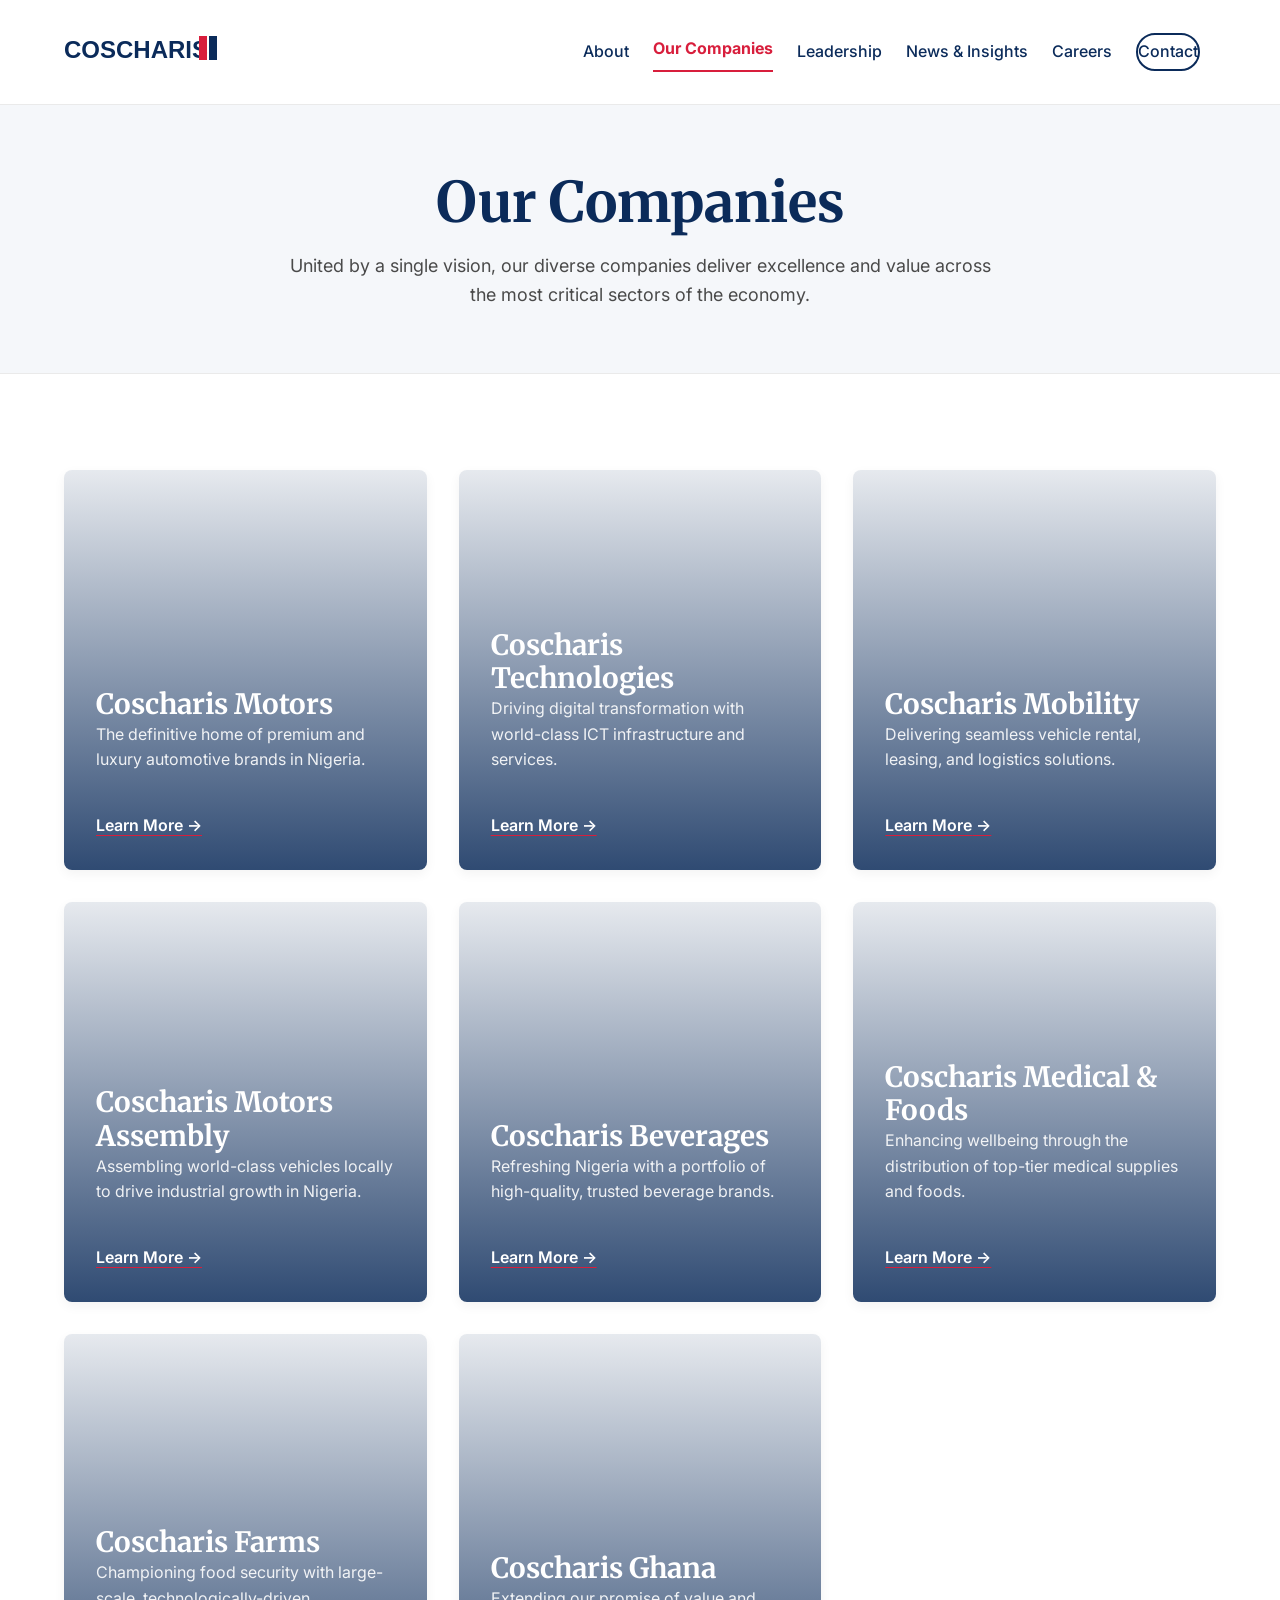
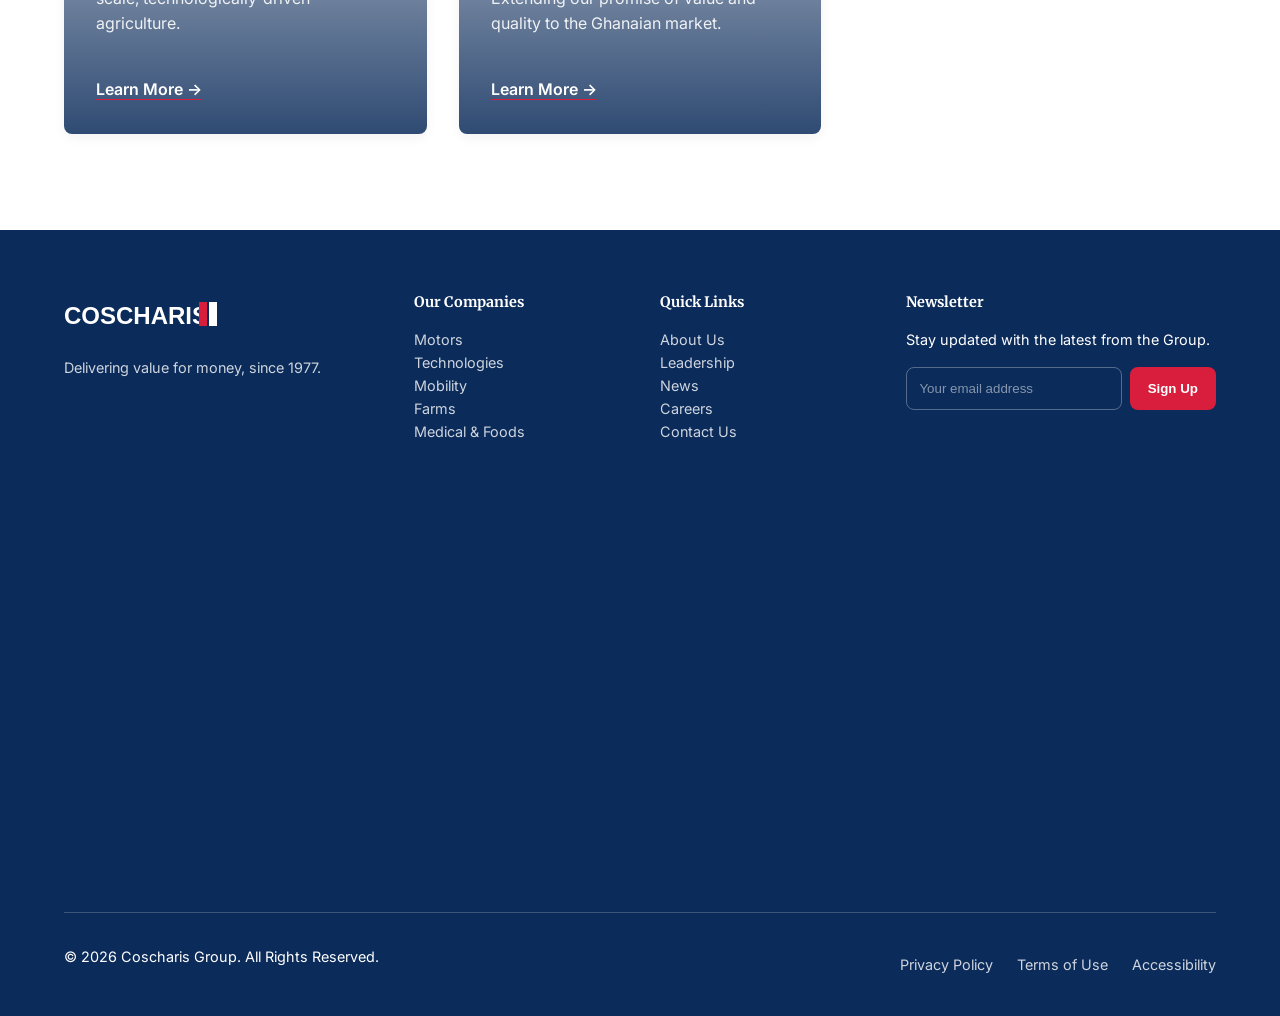
==== companies.html @ 1e5e0624 "init" ====
<!DOCTYPE html>
<html lang="en">
<head>
    <meta charset="UTF-8">
    <meta name="viewport" content="width=device-width, initial-scale=1.0">
    <title>Our Companies | Coscharis Group</title>
    <meta name="description" content="Explore the diversified portfolio of Coscharis Group, a leader in Automotive, Technology, Agriculture, Healthcare, and more across Nigeria and Ghana.">
    <meta name="keywords" content="Coscharis companies, subsidiaries, motors, technology, mobility, farms, beverages, medical">

    <!-- SEO & Social Media -->
    <meta property="og:title" content="Our Companies | Coscharis Group">
    <meta property="og:description" content="Explore the diversified portfolio of Coscharis Group.">
    <meta property="og:image" content="assets/images/social-share-image.jpg">
    <meta property="og:url" content="https://www.coscharisgroup.net/companies">
    <meta name="twitter:card" content="summary_large_image">

    <!-- Fonts -->
    <link rel="preconnect" href="https://fonts.googleapis.com">
    <link rel="preconnect" href="https://fonts.gstatic.com" crossorigin>
    <link href="https://fonts.googleapis.com/css2?family=Merriweather:wght@700&family=Inter:wght@400;500;600&display=swap" rel="stylesheet">

    <!-- Stylesheet -->
    <link rel="stylesheet" href="assets/css/style.css">

    <!-- Favicon -->
    <link rel="icon" href="assets/images/favicon.ico" sizes="any">
    <link rel="icon" href="assets/images/favicon.svg" type="image/svg+xml">

</head>
<body>

    <a href="#main-content" class="skip-link">Skip to main content</a>

    <header class="site-header">
        <div class="container header-container">
            <a href="/" class="logo" aria-label="Coscharis Group Home">
                 <svg width="180" height="40" viewBox="0 0 180 40" fill="none" xmlns="http://www.w3.org/2000/svg">
                    <text x="0" y="30" font-family="Arial, sans-serif" font-size="24" font-weight="bold" fill="#0B2B5A">COSCHARIS</text>
                    <rect x="135" y="8" width="8" height="24" fill="#D81E3C"/>
                    <rect x="145" y="8" width="8" height="24" fill="#0B2B5A"/>
                </svg>
            </a>
            <nav class="main-nav" aria-label="Main navigation">
                <button class="menu-toggle" aria-expanded="false" aria-controls="main-nav-list">
                    <span class="sr-only">Menu</span>
                    <span class="hamburger-line"></span>
                    <span class="hamburger-line"></span>
                    <span class="hamburger-line"></span>
                </button>
                <ul id="main-nav-list">
                    <li><a href="about.html">About</a></li>
                    <li><a href="companies.html" aria-current="page">Our Companies</a></li>
                    <li><a href="leadership.html">Leadership</a></li>
                    <li><a href="news.html">News & Insights</a></li>
                    <li><a href="careers.html">Careers</a></li>
                    <li><a href="contact.html" class="btn btn-secondary-outline">Contact</a></li>
                </ul>
            </nav>
        </div>
    </header>

    <main id="main-content">

        <!-- 1. Subpage Hero Section -->
        <section class="hero-subpage">
            <div class="container">
                <h1>Our Companies</h1>
                <p class="subpage-intro">United by a single vision, our diverse companies deliver excellence and value across the most critical sectors of the economy.</p>
            </div>
        </section>

        <!-- 2. Companies Grid Section -->
        <section class="section-padding">
            <div class="container">
                <div class="companies-grid">

                    <article class="company-card" style="background-image: url('https://images.unsplash.com/photo-1552519507-da3b142c6e3d?q=80&w=2070&auto=format&fit=crop');">
                        <a href="#" class="company-card-link-overlay" aria-label="Learn More about Coscharis Motors">
                            <div class="company-card-content">
                                <h3>Coscharis Motors</h3>
                                <p>The definitive home of premium and luxury automotive brands in Nigeria.</p>
                                <span class="card-link">Learn More</span>
                            </div>
                        </a>
                    </article>

                    <article class="company-card" style="background-image: url('https://images.unsplash.com/photo-1558494949-ef010cbdcc31?q=80&w=1934&auto=format&fit=crop');">
                         <a href="#" class="company-card-link-overlay" aria-label="Learn More about Coscharis Technologies">
                            <div class="company-card-content">
                                <h3>Coscharis Technologies</h3>
                                <p>Driving digital transformation with world-class ICT infrastructure and services.</p>
                                <span class="card-link">Learn More</span>
                            </div>
                        </a>
                    </article>

                    <article class="company-card" style="background-image: url('https://images.unsplash.com/photo-1568605117036-5fe5e7185743?q=80&w=2070&auto=format&fit=crop');">
                         <a href="#" class="company-card-link-overlay" aria-label="Learn More about Coscharis Mobility">
                            <div class="company-card-content">
                                <h3>Coscharis Mobility</h3>
                                <p>Delivering seamless vehicle rental, leasing, and logistics solutions.</p>
                                <span class="card-link">Learn More</span>
                            </div>
                        </a>
                    </article>

                    <article class="company-card" style="background-image: url('https://images.unsplash.com/photo-1627843563935-3456333f2412?q=80&w=1935&auto=format&fit=crop');">
                         <a href="#" class="company-card-link-overlay" aria-label="Learn More about Coscharis Motors Assembly">
                            <div class="company-card-content">
                                <h3>Coscharis Motors Assembly</h3>
                                <p>Assembling world-class vehicles locally to drive industrial growth in Nigeria.</p>
                                <span class="card-link">Learn More</span>
                            </div>
                        </a>
                    </article>

                    <article class="company-card" style="background-image: url('https://images.unsplash.com/photo-1575224300302-3b0ed87a7116?q=80&w=2070&auto=format&fit=crop');">
                         <a href="#" class="company-card-link-overlay" aria-label="Learn More about Coscharis Beverages">
                            <div class="company-card-content">
                                <h3>Coscharis Beverages</h3>
                                <p>Refreshing Nigeria with a portfolio of high-quality, trusted beverage brands.</p>
                                <span class="card-link">Learn More</span>
                            </div>
                        </a>
                    </article>

                    <article class="company-card" style="background-image: url('https://images.unsplash.com/photo-1576091160550-2173dba999ef?q=80&w=2070&auto=format&fit=crop');">
                         <a href="#" class="company-card-link-overlay" aria-label="Learn More about Coscharis Medical & Foods">
                            <div class="company-card-content">
                                <h3>Coscharis Medical & Foods</h3>
                                <p>Enhancing wellbeing through the distribution of top-tier medical supplies and foods.</p>
                                <span class="card-link">Learn More</span>
                            </div>
                        </a>
                    </article>

                    <article class="company-card" style="background-image: url('https://images.unsplash.com/photo-1560493676-04071c5f467b?q=80&w=1974&auto=format&fit=crop');">
                         <a href="#" class="company-card-link-overlay" aria-label="Learn More about Coscharis Farms">
                            <div class="company-card-content">
                                <h3>Coscharis Farms</h3>
                                <p>Championing food security with large-scale, technologically-driven agriculture.</p>
                                <span class="card-link">Learn More</span>
                            </div>
                        </a>
                    </article>

                    <article class="company-card" style="background-image: url('https://images.unsplash.com/photo-1588392382834-a891154bca4d?q=80&w=2070&auto=format&fit=crop');">
                         <a href="#" class="company-card-link-overlay" aria-label="Learn More about Coscharis Ghana">
                            <div class="company-card-content">
                                <h3>Coscharis Ghana</h3>
                                <p>Extending our promise of value and quality to the Ghanaian market.</p>
                                <span class="card-link">Learn More</span>
                            </div>
                        </a>
                    </article>

                </div>
            </div>
        </section>


    </main>

    <footer class="site-footer-main">
        <div class="container">
            <div class="footer-grid">
                <div class="footer-col footer-col-brand">
                    <svg width="180" height="40" viewBox="0 0 180 40" fill="none" xmlns="http://www.w3.org/2000/svg">
                       <text x="0" y="30" font-family="Arial, sans-serif" font-size="24" font-weight="bold" fill="white">COSCHARIS</text>
                       <rect x="135" y="8" width="8" height="24" fill="#D81E3C"/>
                       <rect x="145" y="8" width="8" height="24" fill="white"/>
                    </svg>
                    <p>Delivering value for money, since 1977.</p>
                    <div class="social-links">
                        <a href="#" aria-label="LinkedIn"><svg>...</svg></a>
                        <a href="#" aria-label="Twitter"><svg>...</svg></a>
                        <a href="#" aria-label="Facebook"><svg>...</svg></a>
                    </div>
                </div>
                <div class="footer-col">
                    <h4>Our Companies</h4>
                    <ul>
                        <li><a href="#">Motors</a></li>
                        <li><a href="#">Technologies</a></li>
                        <li><a href="#">Mobility</a></li>
                        <li><a href="#">Farms</a></li>
                        <li><a href="#">Medical & Foods</a></li>
                    </ul>
                </div>
                <div class="footer-col">
                    <h4>Quick Links</h4>
                    <ul>
                        <li><a href="about.html">About Us</a></li>
                        <li><a href="leadership.html">Leadership</a></li>
                        <li><a href="news.html">News</a></li>
                        <li><a href="careers.html">Careers</a></li>
                        <li><a href="contact.html">Contact Us</a></li>
                    </ul>
                </div>
                <div class="footer-col">
                    <h4>Newsletter</h4>
                    <p>Stay updated with the latest from the Group.</p>
                    <form class="newsletter-form">
                        <label for="email-signup" class="sr-only">Email Address</label>
                        <input type="email" id="email-signup" placeholder="Your email address" required>
                        <button type="submit" class="btn btn-primary">Sign Up</button>
                    </form>
                </div>
            </div>
            <div class="footer-bottom">
                <p>&copy; <span id="year"></span> Coscharis Group. All Rights Reserved.</p>
                <ul>
                    <li><a href="#">Privacy Policy</a></li>
                    <li><a href="#">Terms of Use</a></li>
                    <li><a href="#">Accessibility</a></li>
                </ul>
            </div>
        </div>
    </footer>

    <script src="assets/js/main.js"></script>
</body>
</html>
---- assets/css/style.css ----
/*
 * Coscharis Group - Main Stylesheet
 * ---------------------------------
 *  1. Root & Variables
 *  2. Base & Typography
 *  3. Utility Classes
 *  4. Header & Navigation
 *  5. Hero Section
 *  6. Component Styles (Cards, Buttons, Forms)
 *  7. Page Sections
 *  8. Footer
 *  9. Accessibility & Animations
 * 10. Responsive Media Queries
*/

/* 1. Root & Variables */
:root {
    --color-navy: #0B2B5A;
    --color-royal-blue: #1E4DB7;
    --color-accent-red: #D81E3C;
    --color-dark: #0A0A0A;
    --color-body-text: #4A4A4A;
    --color-light: #FFFFFF;
    --color-soft-gray: #F5F7FA;
    --color-border: #EAEAEA;

    --font-heading: 'Merriweather', serif;
    --font-body: 'Inter', sans-serif;

    --container-width: 1200px;
    --spacing-unit: 1rem; /* 16px */
    
    --shadow-soft: 0 4px 12px rgba(0, 0, 0, 0.05);
    --shadow-lift: 0 8px 20px rgba(0, 0, 0, 0.1);
    --border-radius: 8px;
    --transition-fast: 200ms ease-in-out;
}

/* 2. Base & Typography */
*, *::before, *::after {
    box-sizing: border-box;
    margin: 0;
    padding: 0;
}

html {
    scroll-behavior: smooth;
    font-size: 100%; /* 16px */
}

body {
    font-family: var(--font-body);
    color: var(--color-body-text);
    background-color: var(--color-light);
    line-height: 1.6;
    -webkit-font-smoothing: antialiased;
    -moz-osx-font-smoothing: grayscale;
}

h1, h2, h3, h4, h5, h6 {
    font-family: var(--font-heading);
    color: var(--color-navy);
    line-height: 1.2;
    font-weight: 700;
}

h1 { font-size: clamp(2.5rem, 5vw, 3.5rem); } /* Responsive font size */
h2 { font-size: clamp(2rem, 4vw, 2.75rem); }
h3 { font-size: clamp(1.25rem, 3vw, 1.5rem); }

p { margin-bottom: var(--spacing-unit); }
a { color: var(--color-royal-blue); text-decoration: none; transition: color var(--transition-fast); }
a:hover { color: var(--color-accent-red); }
ul { list-style: none; }

/* 3. Utility Classes */
.container {
    width: 100%;
    max-width: var(--container-width);
    margin-left: auto;
    margin-right: auto;
    padding: 0 calc(var(--spacing-unit) * 1.5);
}
.sr-only {
    position: absolute;
    width: 1px;
    height: 1px;
    padding: 0;
    margin: -1px;
    overflow: hidden;
    clip: rect(0, 0, 0, 0);
    white-space: nowrap;
    border-width: 0;
}
.skip-link {
    position: absolute;
    top: -100px;
    left: 0;
    background: var(--color-navy);
    color: white;
    padding: 1rem;
    z-index: 1000;
    transition: top 0.3s;
}
.skip-link:focus {
    top: 0;
}
.section-padding { padding: clamp(4rem, 8vw, 6rem) 0; }
.bg-soft-gray { background-color: var(--color-soft-gray); }

.grid-2-col { display: grid; grid-template-columns: 1fr; gap: 2rem; }
.grid-3-col { display: grid; grid-template-columns: 1fr; gap: 2rem; }
.grid-4-col { display: grid; grid-template-columns: repeat(2, 1fr); gap: 2rem; }

@media (min-width: 768px) {
    .grid-2-col { grid-template-columns: repeat(2, 1fr); }
    .grid-3-col { grid-template-columns: repeat(3, 1fr); }
    .grid-4-col { grid-template-columns: repeat(4, 1fr); }
}


/* 4. Header & Navigation */
.site-header {
    background-color: var(--color-light);
    padding: var(--spacing-unit) 0;
    border-bottom: 1px solid var(--color-border);
    position: sticky;
    top: 0;
    z-index: 999;
}
.header-container {
    display: flex;
    justify-content: space-between;
    align-items: center;
}
.logo svg text { fill: var(--color-navy); }

.main-nav ul {
    display: none;
    flex-direction: column;
    position: absolute;
    top: 100%;
    left: 0;
    width: 100%;
    background-color: var(--color-light);
    border-bottom: 1px solid var(--color-border);
    padding: var(--spacing-unit);
}
.main-nav.nav-active ul { display: flex; }
.main-nav li { margin: 0.5rem 0; }
.main-nav a {
    font-weight: 500;
    color: var(--color-navy);
    padding: 0.5rem;
    display: block;
}
.menu-toggle {
    background: none;
    border: none;
    cursor: pointer;
    display: flex;
    flex-direction: column;
    gap: 5px;
    padding: 0.5rem;
}
.hamburger-line {
    width: 25px;
    height: 3px;
    background-color: var(--color-navy);
    transition: transform 0.3s, opacity 0.3s;
}

/* 5. Hero Section */
.hero {
    background-color: var(--color-soft-gray);
    padding: clamp(3rem, 10vw, 6rem) 0;
    overflow: hidden;
}
.hero-grid {
    display: grid;
    grid-template-columns: 1fr;
    gap: 3rem;
    align-items: center;
}
.hero-subheadline {
    font-size: 1.125rem;
    max-width: 55ch; /* Good line length for readability */
}
.hero-cta-group {
    margin-top: 2rem;
    display: flex;
    flex-wrap: wrap;
    gap: 1rem;
}
.hero-image-wrapper {
    position: relative;
}
.hero-image-wrapper::before { /* Duotone Overlay */
    content: '';
    position: absolute;
    top: 0; left: 0; right: 0; bottom: 0;
    background-color: var(--color-royal-blue);
    mix-blend-mode: multiply;
    opacity: 0.3;
}
.hero-image-wrapper img {
    width: 100%;
    height: auto;
    display: block;
    object-fit: cover;
    border-radius: var(--border-radius);
}

/* 6. Component Styles */
.btn {
    display: inline-block;
    padding: 0.8rem 1.75rem;
    border-radius: 50px; /* Pill shape */
    font-weight: 600;
    text-align: center;
    border: 2px solid transparent;
    transition: all var(--transition-fast);
}
.btn-primary {
    background-color: var(--color-accent-red);
    color: var(--color-light);
}
.btn-primary:hover {
    background-color: #b0122a;
    transform: translateY(-2px);
}
.btn-secondary {
    background-color: var(--color-navy);
    color: var(--color-light);
}
.btn-secondary:hover {
    background-color: var(--color-royal-blue);
    transform: translateY(-2px);
}
.btn-secondary-outline {
    border-color: var(--color-navy);
    color: var(--color-navy);
}
.btn-secondary-outline:hover {
    background-color: var(--color-navy);
    color: var(--color-light);
}

/* Cards */
.card {
    background: var(--color-light);
    border: 1px solid var(--color-border);
    border-radius: var(--border-radius);
    overflow: hidden;
    transition: transform var(--transition-fast), box-shadow var(--transition-fast);
}
.card:hover {
    transform: translateY(-5px);
    box-shadow: var(--shadow-lift);
}
.card-content { padding: 2rem; }
.card-title { margin-bottom: 0.5rem; }
.card-link {
    display: inline-block;
    margin-top: 1rem;
    font-weight: 600;
    color: var(--color-accent-red);
}
.card-link::after { content: ' →'; }
.card-featured {
    background-color: var(--color-navy);
    color: var(--color-light);
}
.card-featured .card-title, .card-featured .card-link { color: var(--color-light); }
.card-featured .card-link { color: var(--color-accent-red); }

/* News Card */
.news-card {
    background: var(--color-light);
    border-radius: var(--border-radius);
    box-shadow: var(--shadow-soft);
    overflow: hidden;
    transition: transform var(--transition-fast), box-shadow var(--transition-fast);
}
.news-card:hover {
    transform: translateY(-5px);
    box-shadow: var(--shadow-lift);
}
.news-card-image { width: 100%; height: 200px; object-fit: cover; }
.news-card-content { padding: 1.5rem; }
.news-card-category {
    font-size: 0.875rem;
    font-weight: 600;
    color: var(--color-accent-red);
    text-transform: uppercase;
    letter-spacing: 0.5px;
}
.news-card-title {
    font-size: 1.25rem;
    margin-top: 0.5rem;
    margin-bottom: 1rem;
}

/* 7. Page Sections */
.trust-proof {
    background-color: var(--color-navy);
    color: var(--color-light);
    padding: 3rem 0;
    text-align: center;
}
.fact-item h3 {
    font-size: 2.5rem;
    color: var(--color-light);
}
.fact-item p {
    font-size: 1rem;
    margin: 0;
    opacity: 0.8;
}

.section-header {
    text-align: center;
    margin-bottom: 3rem;
}
.section-header h2 { margin-bottom: 0.5rem; }
.section-header p { max-width: 60ch; margin-left: auto; margin-right: auto; }

.leadership-highlight-grid {
    display: grid;
    grid-template-columns: 1fr;
    gap: 3rem;
    align-items: center;
}
.leadership-image-wrapper img {
    width: 100%;
    border-radius: var(--border-radius);
    max-width: 400px;
    margin: 0 auto;
    display: block;
}
.leadership-quote blockquote {
    border-left: 4px solid var(--color-accent-red);
    padding-left: 2rem;
    font-style: italic;
}
.leadership-quote p {
    font-size: 1.5rem;
    font-family: var(--font-heading);
    color: var(--color-dark);
    margin-bottom: 1.5rem;
}
.leadership-quote footer {
    font-style: normal;
}
.leadership-quote cite {
    font-weight: 600;
    color: var(--color-navy);
    display: block;
}
.leadership-quote span {
    font-size: 0.9rem;
}


/* 8. Footer */
.site-footer-main {
    background-color: var(--color-navy);
    color: var(--color-light);
    padding: 4rem 0 2rem;
    font-size: 0.9rem;
}
.site-footer-main a { color: var(--color-light); opacity: 0.8; }
.site-footer-main a:hover { opacity: 1; color: var(--color-accent-red); }
.site-footer-main h4 { color: var(--color-light); margin-bottom: 1rem; }
.footer-grid {
    display: grid;
    grid-template-columns: 1fr;
    gap: 2.5rem;
    padding-bottom: 3rem;
    border-bottom: 1px solid rgba(255,255,255,0.2);
}
.footer-col-brand p { opacity: 0.8; margin-top: 1rem; }
.newsletter-form { display: flex; gap: 0.5rem; }
.newsletter-form input {
    flex-grow: 1;
    padding: 0.75rem;
    border: 1px solid rgba(255,255,255,0.3);
    background: transparent;
    color: var(--color-light);
    border-radius: var(--border-radius);
}
.newsletter-form input::placeholder { color: rgba(255,255,255,0.5); }
.newsletter-form .btn { padding: 0.75rem 1rem; border-radius: var(--border-radius); }
.footer-bottom {
    display: flex;
    flex-direction: column;
    align-items: center;
    text-align: center;
    padding-top: 2rem;
    gap: 1rem;
}
.footer-bottom ul { display: flex; gap: 1.5rem; }

/* 7.5 Subpage & Companies Page Styles (NEW) */
.hero-subpage {
    background-color: var(--color-soft-gray);
    padding: clamp(3rem, 6vw, 4rem) 0;
    text-align: center;
    border-bottom: 1px solid var(--color-border);
}
.hero-subpage h1 {
    color: var(--color-navy);
}
.hero-subpage .subpage-intro {
    font-size: 1.125rem;
    color: var(--color-body-text);
    max-width: 65ch;
    margin: 1rem auto 0;
}

.main-nav a[aria-current="page"] {
    font-weight: 700;
    color: var(--color-accent-red);
    border-bottom: 2px solid var(--color-accent-red);
}

.companies-grid {
    display: grid;
    grid-template-columns: 1fr;
    gap: 2rem;
}

.company-card {
    position: relative;
    display: flex;
    flex-direction: column;
    justify-content: flex-end; /* Aligns content to the bottom */
    min-height: 400px;
    padding: 2rem;
    border-radius: var(--border-radius);
    background-size: cover;
    background-position: center;
    overflow: hidden;
    color: var(--color-light);
    box-shadow: var(--shadow-soft);
    transition: transform var(--transition-fast), box-shadow var(--transition-fast);
}

.company-card:hover {
    transform: translateY(-8px);
    box-shadow: var(--shadow-lift);
}

/* Gradient overlay for text readability */
.company-card::before {
    content: '';
    position: absolute;
    top: 0;
    left: 0;
    right: 0;
    bottom: 0;
    background: linear-gradient(180deg, rgba(11, 43, 90, 0.1) 0%, rgba(11, 43, 90, 0.85) 100%);
    transition: background var(--transition-fast);
}

.company-card:hover::before {
    background: linear-gradient(180deg, rgba(11, 43, 90, 0) 0%, rgba(11, 43, 90, 0.9) 100%);
}

/* This makes the entire card a clickable link for accessibility and UX */
.company-card-link-overlay {
    position: static;
    color: inherit;
    text-decoration: none;
}
.company-card-link-overlay::after {
    content: '';
    position: absolute;
    top: 0; left: 0; right: 0; bottom: 0;
    cursor: pointer;
}

.company-card-content {
    position: relative; /* To ensure it's above the overlay */
    z-index: 2;
}

.company-card h3 {
    color: var(--color-light);
    font-size: clamp(1.5rem, 3vw, 1.75rem);
}

.company-card p {
    margin-bottom: 1.5rem;
    opacity: 0.9;
}

.company-card .card-link {
    color: var(--color-light);
    font-weight: 600;
    text-decoration: underline;
    text-decoration-color: var(--color-accent-red);
    text-underline-offset: 4px;
}
.company-card:hover .card-link {
    color: var(--color-accent-red);
    text-decoration-color: var(--color-light);
}

.grid-2-col-asymmetric {
    display: grid;
    grid-template-columns: 1fr;
    gap: 3rem;
    align-items: center;
}

.profile-image-feature img {
    width: 100%;
    height: auto;
    display: block;
    border-radius: var(--border-radius);
    box-shadow: var(--shadow-soft);
}

.profile-text h2 {
    margin-bottom: 1.5rem;
}

.profile-text p {
    font-size: 1.1rem;
    line-height: 1.7;
}

/* Vision & Mission Section */
.vision-mission-grid {
    display: grid;
    grid-template-columns: 1fr;
    gap: 3rem;
}

.vision-mission-item {
    text-align: center;
}

.vm-icon {
    display: inline-flex;
    justify-content: center;
    align-items: center;
    width: 80px;
    height: 80px;
    background-color: var(--color-light);
    border-radius: 50%;
    margin-bottom: 1.5rem;
    box-shadow: var(--shadow-soft);
}

.vm-icon svg {
    color: var(--color-accent-red);
    width: 40px;
    height: 40px;
}

.vision-mission-item h3 {
    margin-bottom: 0.5rem;
}

/* Brand Promise Block */
.brand-promise-block {
    text-align: center;
    max-width: 800px;
    margin: 0 auto;
    padding: 3rem;
    background-color: var(--color-navy);
    color: var(--color-light);
    border-radius: var(--border-radius);
}

.brand-promise-block h2 {
    color: var(--color-light);
    opacity: 0.8;
}

.brand-promise-block blockquote {
    font-family: var(--font-heading);
    font-size: clamp(2.5rem, 5vw, 4rem);
    color: var(--color-light);
    margin: 1rem 0 2rem;
    line-height: 1.1;
    border: none;
    padding: 0;
}

.brand-promise-block p {
    font-size: 1.1rem;
    opacity: 0.9;
    margin: 0;
}

.contact-grid {
    display: grid;
    grid-template-columns: 1fr;
    gap: 4rem;
}

.contact-details h2, .contact-form-wrapper h2 {
    margin-bottom: 1.5rem;
}
.contact-details p {
    margin-bottom: 1rem;
}

/* Subsidiary Selector & Info Blocks */
.subsidiary-info {
    display: none; /* Hidden by default */
    padding: 1.5rem;
    margin-top: 1.5rem;
    border: 1px solid var(--color-border);
    border-radius: var(--border-radius);
    background-color: var(--color-soft-gray);
}
.subsidiary-info.active {
    display: block; /* Shown when active */
}
.subsidiary-info h3 {
    margin-top: 0;
    margin-bottom: 1rem;
}
.subsidiary-info p {
    margin-bottom: 0.5rem;
}
.subsidiary-info p:last-child {
    margin-bottom: 0;
}

/* Form Styling */
.form-group {
    margin-bottom: 1.5rem;
}
.form-control {
    width: 100%;
    padding: 0.8rem 1rem;
    border: 1px solid #ccc;
    border-radius: var(--border-radius);
    font-size: 1rem;
    font-family: var(--font-body);
    transition: border-color var(--transition-fast), box-shadow var(--transition-fast);
}
.form-control:focus {
    border-color: var(--color-royal-blue);
    box-shadow: 0 0 0 3px rgba(30, 77, 183, 0.2);
    outline: none;
}
.contact-form label {
    display: block;
    font-weight: 500;
    margin-bottom: 0.5rem;
    color: var(--color-navy);
}
.btn-full {
    width: 100%;
}

/* Honeypot field for spam protection */
.honeypot {
    position: absolute;
    left: -5000px;
    visibility: hidden;
}

/* Form Status Message */
.form-status-message {
    margin-bottom: 1rem;
    padding: 1rem;
    border-radius: var(--border-radius);
    display: none; /* Hidden by default */
}
.form-status-message.success {
    display: block;
    background-color: #e6f9f0;
    color: #0d6837;
    border: 1px solid #b7e4ca;
}
.form-status-message.error {
    display: block;
    background-color: #fdecea;
    color: #a31623;
    border: 1px solid #f8c9cf;
}


/* Map Embed */
.map-embed {
    margin-top: 2.5rem;
    border-radius: var(--border-radius);
    overflow: hidden;
    position: relative;
    width: 100%;
    height: 350px;
}
.map-embed iframe {
    position: absolute;
    top: 0;
    left: 0;
    width: 100%;
    height: 100%;
}

.founder-highlight .profile-text {
    align-self: center;
}
.founder-highlight .profile-image-feature img {
    max-width: 450px;
    margin: 0 auto;
    display: block;
}

/* Reusable Title Span */
.leadership-title {
    display: block;
    font-weight: 600;
    color: var(--color-accent-red);
    margin-bottom: 0.25rem;
    font-size: 0.9rem;
    text-transform: uppercase;
    letter-spacing: 0.5px;
}

/* Leadership Grid */
.leadership-grid {
    display: grid;
    grid-template-columns: 1fr;
    gap: 2rem;
}

/* Leadership Profile Card */
.leadership-card {
    background: var(--color-light);
    border-radius: var(--border-radius);
    box-shadow: var(--shadow-soft);
    text-align: center;
    overflow: hidden;
    transition: transform var(--transition-fast), box-shadow var(--transition-fast);
}
.leadership-card:hover {
    transform: translateY(-5px);
    box-shadow: var(--shadow-lift);
}
.leadership-card-photo {
    width: 100%;
    height: 280px;
    object-fit: cover;
    object-position: center top; /* Good for portraits */
}
.leadership-card-info {
    padding: 1.5rem;
}
.leadership-card-info h3 {
    margin: 0.5rem 0 0.25rem;
}
.leadership-card-info p {
    font-size: 0.95rem;
    color: var(--color-body-text);
    margin-top: 1rem;
    margin-bottom: 0;
}
.leadership-card-social {
    display: inline-block;
    margin-top: 1rem;
    color: var(--color-navy);
}
.leadership-card-social:hover {
    color: var(--color-royal-blue);
}

/* Governance CTA Block */
.governance-cta {
    text-align: center;
    padding: 3rem;
    border: 1px solid var(--color-border);
    border-radius: var(--border-radius);
    max-width: 800px;
    margin: 0 auto;
}
.governance-cta h3 {
    margin-bottom: 1rem;
}
.governance-cta .btn {
    margin-top: 1.5rem;
}

.news-grid {
    display: grid;
    grid-template-columns: 1fr;
    gap: 2rem;
}

/* Featured Article Style */
.featured-article {
    /* The featured article will span full width on mobile and top of the grid on desktop */
}
.featured-article .news-card-image {
    height: 350px; /* Taller image for featured post */
}
.featured-article .news-card-title {
    font-size: clamp(1.5rem, 4vw, 2rem);
}
.news-card-excerpt {
    display: none; /* Hidden on normal cards */
    margin-top: 1rem;
    color: var(--color-body-text);
}
.featured-article .news-card-excerpt {
    display: block; /* Shown only on featured card */
}

/* Make news cards visible or hidden for filtering */
.news-card.hidden {
    display: none;
}

/* 9. Accessibility & Animations */
:focus-visible {
    outline: 3px solid var(--color-royal-blue);
    outline-offset: 3px;
    border-radius: 2px;
}
@media (prefers-reduced-motion: reduce) {
  *, *::before, *::after {
    animation-duration: 0.01ms !important;
    animation-iteration-count: 1 !important;
    transition-duration: 0.01ms !important;
    scroll-behavior: auto !important;
  }
}

/* 10. Responsive Media Queries */
@media (min-width: 768px) {
    .menu-toggle { display: none; }
    .main-nav ul {
        display: flex;
        flex-direction: row;
        position: static;
        width: auto;
        background: none;
        border: none;
        gap: 1.5rem;
        align-items: center;
    }
    .main-nav li { margin: 0; }
    .main-nav a { padding: 0.25rem 0; }
    
    .hero-grid { grid-template-columns: 1fr 1fr; }
    .leadership-highlight-grid { grid-template-columns: 350px 1fr; }
    .footer-grid { grid-template-columns: 2fr repeat(3, 1fr); }
    .footer-bottom { flex-direction: row; justify-content: space-between; }
}

@media (min-width: 1024px) {
    .grid-3-col { grid-template-columns: repeat(3, 1fr); }
    .footer-grid { grid-template-columns: 1.5fr 1fr 1fr 1.5fr; }
}

@media (min-width: 768px) {
    /* ... (existing styles) ... */
    .companies-grid {
        grid-template-columns: repeat(2, 1fr);
    }
    .main-nav a[aria-current="page"] {
        padding-bottom: 0.5rem;
    }
}

@media (min-width: 1024px) {
    /* ... (existing styles) ... */
    .companies-grid {
        grid-template-columns: repeat(3, 1fr);
    }
}

@media (min-width: 768px) {
    /* ... (existing styles) ... */
    .grid-2-col-asymmetric {
        grid-template-columns: 2fr 3fr; /* Asymmetric ratio */
    }
    
    .vision-mission-grid {
        grid-template-columns: repeat(2, 1fr);
        gap: 4rem;
    }
}

@media (min-width: 992px) { /* Use a larger breakpoint for this layout */
    /* ... (existing styles in other breakpoints) ... */
    .contact-grid {
        grid-template-columns: 1fr 1fr;
        gap: 5rem;
    }
}

@media (min-width: 576px) {
    .leadership-grid {
        grid-template-columns: repeat(2, 1fr);
    }
}


@media (min-width: 992px) {
    /* ... (existing styles) ... */
    .leadership-grid {
        grid-template-columns: repeat(3, 1fr);
    }
}

@media (min-width: 768px) {
    /* ... (existing styles) ... */

    .news-grid {
        grid-template-columns: repeat(2, 1fr);
    }
    .featured-article {
        grid-column: 1 / -1; /* Span full width of the grid */
        display: grid;
        grid-template-columns: 1fr 1fr; /* Image left, text right */
        gap: 2rem;
        align-items: center;
    }
    .featured-article .news-card-image {
        height: 100%;
        min-height: 400px;
    }
}

@media (min-width: 1024px) {
    /* ... (existing styles) ... */
    .news-grid {
        grid-template-columns: repeat(3, 1fr);
    }
}
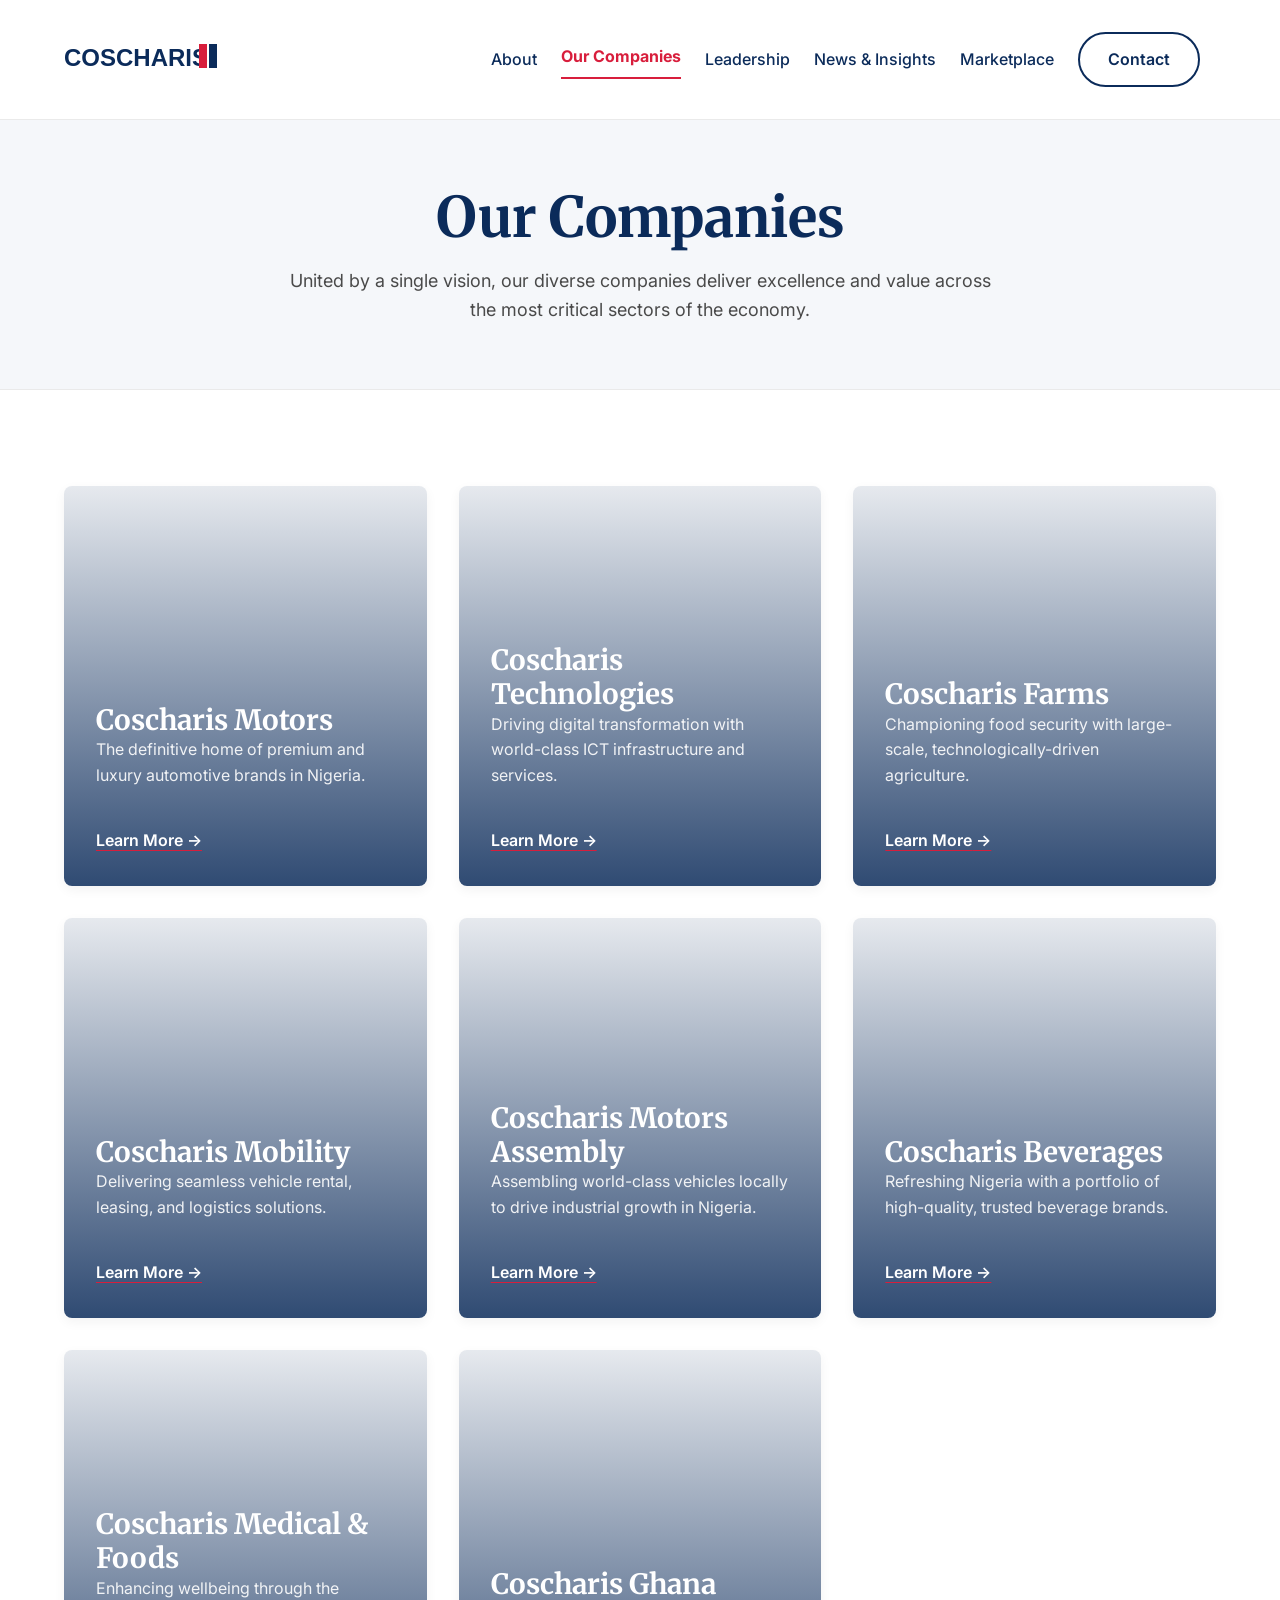
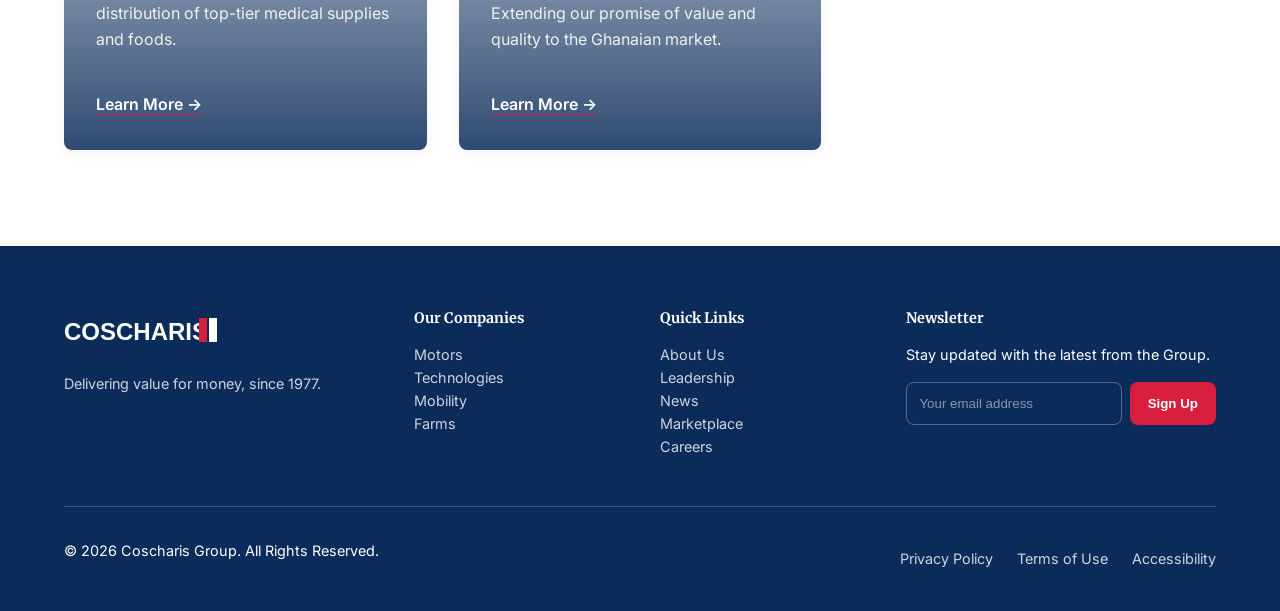
==== commit 5755bcb3: "fill in the blank" ====
--- a/companies.html
+++ b/companies.html
@@ -52,7 +52,8 @@
                     <li><a href="companies.html" aria-current="page">Our Companies</a></li>
                     <li><a href="leadership.html">Leadership</a></li>
                     <li><a href="news.html">News & Insights</a></li>
-                    <li><a href="careers.html">Careers</a></li>
+                    <li><a href="marketplace.html">Marketplace</a></li>
+                    <!-- <li><a href="careers.html">Careers</a></li> -->
                     <li><a href="contact.html" class="btn btn-secondary-outline">Contact</a></li>
                 </ul>
             </nav>
@@ -75,7 +76,7 @@
                 <div class="companies-grid">
 
                     <article class="company-card" style="background-image: url('https://images.unsplash.com/photo-1552519507-da3b142c6e3d?q=80&w=2070&auto=format&fit=crop');">
-                        <a href="#" class="company-card-link-overlay" aria-label="Learn More about Coscharis Motors">
+                        <a href="motors.html" class="company-card-link-overlay" aria-label="Learn More about Coscharis Motors">
                             <div class="company-card-content">
                                 <h3>Coscharis Motors</h3>
                                 <p>The definitive home of premium and luxury automotive brands in Nigeria.</p>
@@ -85,7 +86,7 @@
                     </article>
 
                     <article class="company-card" style="background-image: url('https://images.unsplash.com/photo-1558494949-ef010cbdcc31?q=80&w=1934&auto=format&fit=crop');">
-                         <a href="#" class="company-card-link-overlay" aria-label="Learn More about Coscharis Technologies">
+                         <a href="technologies.html" class="company-card-link-overlay" aria-label="Learn More about Coscharis Technologies">
                             <div class="company-card-content">
                                 <h3>Coscharis Technologies</h3>
                                 <p>Driving digital transformation with world-class ICT infrastructure and services.</p>
@@ -94,6 +95,16 @@
                         </a>
                     </article>
 
+                    <article class="company-card" style="background-image: url('https://images.unsplash.com/photo-1560493676-04071c5f467b?q=80&w=1974&auto=format&fit=crop');">
+                         <a href="farms.html" class="company-card-link-overlay" aria-label="Learn More about Coscharis Farms">
+                            <div class="company-card-content">
+                                <h3>Coscharis Farms</h3>
+                                <p>Championing food security with large-scale, technologically-driven agriculture.</p>
+                                <span class="card-link">Learn More</span>
+                            </div>
+                        </a>
+                    </article>
+
                     <article class="company-card" style="background-image: url('https://images.unsplash.com/photo-1568605117036-5fe5e7185743?q=80&w=2070&auto=format&fit=crop');">
                          <a href="#" class="company-card-link-overlay" aria-label="Learn More about Coscharis Mobility">
                             <div class="company-card-content">
@@ -134,16 +145,6 @@
                         </a>
                     </article>
 
-                    <article class="company-card" style="background-image: url('https://images.unsplash.com/photo-1560493676-04071c5f467b?q=80&w=1974&auto=format&fit=crop');">
-                         <a href="#" class="company-card-link-overlay" aria-label="Learn More about Coscharis Farms">
-                            <div class="company-card-content">
-                                <h3>Coscharis Farms</h3>
-                                <p>Championing food security with large-scale, technologically-driven agriculture.</p>
-                                <span class="card-link">Learn More</span>
-                            </div>
-                        </a>
-                    </article>
-
                     <article class="company-card" style="background-image: url('https://images.unsplash.com/photo-1588392382834-a891154bca4d?q=80&w=2070&auto=format&fit=crop');">
                          <a href="#" class="company-card-link-overlay" aria-label="Learn More about Coscharis Ghana">
                             <div class="company-card-content">
@@ -161,7 +162,8 @@
 
     </main>
 
-    <footer class="site-footer-main">
+     <footer class="site-footer-main">
+        <!-- Footer content remains the same -->
         <div class="container">
             <div class="footer-grid">
                 <div class="footer-col footer-col-brand">
@@ -171,11 +173,6 @@
                        <rect x="145" y="8" width="8" height="24" fill="white"/>
                     </svg>
                     <p>Delivering value for money, since 1977.</p>
-                    <div class="social-links">
-                        <a href="#" aria-label="LinkedIn"><svg>...</svg></a>
-                        <a href="#" aria-label="Twitter"><svg>...</svg></a>
-                        <a href="#" aria-label="Facebook"><svg>...</svg></a>
-                    </div>
                 </div>
                 <div class="footer-col">
                     <h4>Our Companies</h4>
@@ -184,7 +181,6 @@
                         <li><a href="#">Technologies</a></li>
                         <li><a href="#">Mobility</a></li>
                         <li><a href="#">Farms</a></li>
-                        <li><a href="#">Medical & Foods</a></li>
                     </ul>
                 </div>
                 <div class="footer-col">
@@ -193,8 +189,8 @@
                         <li><a href="about.html">About Us</a></li>
                         <li><a href="leadership.html">Leadership</a></li>
                         <li><a href="news.html">News</a></li>
+                        <li><a href="marketplace.html">Marketplace</a></li>
                         <li><a href="careers.html">Careers</a></li>
-                        <li><a href="contact.html">Contact Us</a></li>
                     </ul>
                 </div>
                 <div class="footer-col">
--- a/assets/css/style.css
+++ b/assets/css/style.css
@@ -148,7 +148,7 @@
 }
 .main-nav.nav-active ul { display: flex; }
 .main-nav li { margin: 0.5rem 0; }
-.main-nav a {
+.main-nav a:not(.btn) {
     font-weight: 500;
     color: var(--color-navy);
     padding: 0.5rem;
@@ -813,10 +813,284 @@
     display: block; /* Shown only on featured card */
 }
 
+/* News & Job Filters */
+.job-filters {
+    display: flex;
+    flex-wrap: wrap;
+    gap: 0.75rem;
+    margin-bottom: 2.5rem;
+    justify-content: center;
+}
+
+.filter-btn {
+    background-color: var(--color-soft-gray);
+    color: var(--color-body-text);
+    border: 1px solid var(--color-border);
+    padding: 0.6rem 1.25rem;
+    border-radius: 50px;
+    font-weight: 500;
+    cursor: pointer;
+    transition: all var(--transition-fast);
+}
+
+.filter-btn:hover {
+    background-color: var(--color-border);
+    color: var(--color-navy);
+}
+
+.filter-btn.active {
+    background-color: var(--color-navy);
+    color: var(--color-light);
+    border-color: var(--color-navy);
+    font-weight: 600;
+}
+
 /* Make news cards visible or hidden for filtering */
 .news-card.hidden {
     display: none;
 }
+
+/* 8.6. Marketplace Page Styles */
+.marketplace-layout {
+    display: grid;
+    grid-template-columns: 1fr;
+    gap: 3rem;
+}
+
+.filter-sidebar h3 {
+    margin-bottom: 1rem;
+    font-size: 1.5rem;
+}
+
+.filter-categories {
+    list-style: none;
+    padding: 0;
+}
+
+.filter-categories li {
+    margin-bottom: 0.5rem;
+}
+
+.filter-option {
+    background: none;
+    border: none;
+    padding: 0.5rem 0;
+    width: 100%;
+    text-align: left;
+    font-size: 1rem;
+    font-weight: 500;
+    color: var(--color-body-text);
+    cursor: pointer;
+    transition: color var(--transition-fast);
+}
+
+.filter-option:hover {
+    color: var(--color-accent-red);
+}
+
+.filter-option.active {
+    font-weight: 700;
+    color: var(--color-navy);
+}
+
+.filter-sub-categories {
+    list-style: none;
+    padding-left: 1.5rem;
+    margin-top: 0.5rem;
+    max-height: 0;
+    overflow: hidden;
+    transition: max-height 0.4s ease-in-out;
+}
+
+.filter-categories li.is-open > .filter-sub-categories {
+    max-height: 500px; /* Adjust as needed */
+}
+
+.category-toggle {
+    display: flex;
+    justify-content: space-between;
+    align-items: center;
+}
+
+.category-toggle .filter-option {
+    flex-grow: 1;
+}
+
+.toggle-icon {
+    width: 24px;
+    height: 24px;
+    background: none;
+    border: none;
+    cursor: pointer;
+    position: relative;
+    padding: 0;
+}
+
+.toggle-icon::before,
+.toggle-icon::after {
+    content: '';
+    position: absolute;
+    top: 50%;
+    left: 50%;
+    width: 12px;
+    height: 2px;
+    background-color: var(--color-navy);
+    transition: transform 0.3s ease;
+}
+
+.toggle-icon::after {
+    transform: translate(-50%, -50%) rotate(90deg);
+}
+.toggle-icon::before {
+    transform: translate(-50%, -50%);
+}
+
+.filter-categories li.is-open > .category-toggle .toggle-icon::after {
+    transform: translate(-50%, -50%) rotate(0deg);
+}
+
+.product-grid {
+    display: grid;
+    grid-template-columns: repeat(auto-fill, minmax(280px, 1fr));
+    gap: 2rem;
+}
+
+.product-card {
+    background: var(--color-light);
+    border-radius: var(--border-radius);
+    overflow: hidden;
+    transition: transform var(--transition-fast), box-shadow var(--transition-fast);
+    display: flex;
+    flex-direction: column;
+    box-shadow: var(--shadow-soft);
+    border: 1px solid var(--color-border);
+}
+
+.product-card:hover {
+    transform: translateY(-8px);
+    box-shadow: var(--shadow-lift);
+}
+
+.product-card img {
+    width: 100%;
+    height: 240px;
+    object-fit: cover;
+    display: block;
+}
+
+.product-card-content {
+    padding: 1.25rem;
+    flex-grow: 1;
+    display: flex;
+    flex-direction: column;
+}
+
+.product-name {
+    font-size: 1.15rem;
+    font-weight: 600;
+    font-family: var(--font-heading);
+    color: var(--color-navy);
+    margin-bottom: 0.25rem;
+}
+
+.product-category {
+    font-size: 0.8rem;
+    text-transform: uppercase;
+    letter-spacing: 0.5px;
+    color: var(--color-body-text);
+    margin-bottom: 1rem;
+}
+
+.product-price {
+    font-size: 1.25rem;
+    font-weight: 700;
+    color: var(--color-accent-red);
+    margin-top: auto;
+}
+
+.product-card.hidden {
+    display: none;
+}
+
+
+@media (min-width: 992px) {
+    .marketplace-layout {
+        grid-template-columns: 280px 1fr;
+    }
+}
+
+
+/* 8.5. Motors Page Styles */
+.brands-grid {
+    display: grid;
+    grid-template-columns: repeat(2, 1fr);
+    gap: 1.5rem;
+    align-items: center;
+    justify-content: center;
+}
+
+.brand-logo-item {
+    background-color: var(--color-light);
+    padding: 1.5rem;
+    border: 1px solid var(--color-border);
+    border-radius: var(--border-radius);
+    display: flex;
+    justify-content: center;
+    align-items: center;
+    transition: transform var(--transition-fast), box-shadow var(--transition-fast);
+    height: 120px; /* Consistent height */
+}
+
+.brand-logo-item:hover {
+    transform: translateY(-5px);
+    box-shadow: var(--shadow-lift);
+}
+
+.brand-logo-item img {
+    max-width: 100%;
+    max-height: 60px; /* Control logo size */
+    height: auto;
+    filter: grayscale(100%);
+    opacity: 0.7;
+    transition: filter var(--transition-fast), opacity var(--transition-fast);
+}
+
+.brand-logo-item:hover img {
+    filter: grayscale(0%);
+    opacity: 1;
+}
+
+.option-card {
+    background: var(--color-light);
+    border-radius: var(--border-radius);
+    box-shadow: var(--shadow-soft);
+    padding: 2rem;
+    text-align: center;
+    transition: transform var(--transition-fast), box-shadow var(--transition-fast);
+}
+.option-card:hover {
+    transform: translateY(-5px);
+    box-shadow: var(--shadow-lift);
+}
+
+.option-card-icon {
+    margin-bottom: 1.5rem;
+    color: var(--color-accent-red);
+}
+
+.option-card .card-title {
+    font-size: 1.2rem;
+    margin-bottom: 0.5rem;
+}
+
+.option-card p {
+    margin-bottom: 1.5rem;
+}
+
+.option-card .btn {
+    width: 100%;
+}
+
 
 /* 9. Accessibility & Animations */
 :focus-visible {
@@ -847,7 +1121,7 @@
         align-items: center;
     }
     .main-nav li { margin: 0; }
-    .main-nav a { padding: 0.25rem 0; }
+    .main-nav a:not(.btn) { padding: 0.25rem 0; }
     
     .hero-grid { grid-template-columns: 1fr 1fr; }
     .leadership-highlight-grid { grid-template-columns: 350px 1fr; }
@@ -874,6 +1148,18 @@
     /* ... (existing styles) ... */
     .companies-grid {
         grid-template-columns: repeat(3, 1fr);
+    }
+}
+
+@media (min-width: 768px) {
+    .brands-grid {
+        grid-template-columns: repeat(4, 1fr);
+    }
+}
+
+@media (min-width: 992px) {
+    .brands-grid {
+        grid-template-columns: repeat(5, 1fr);
     }
 }
 
